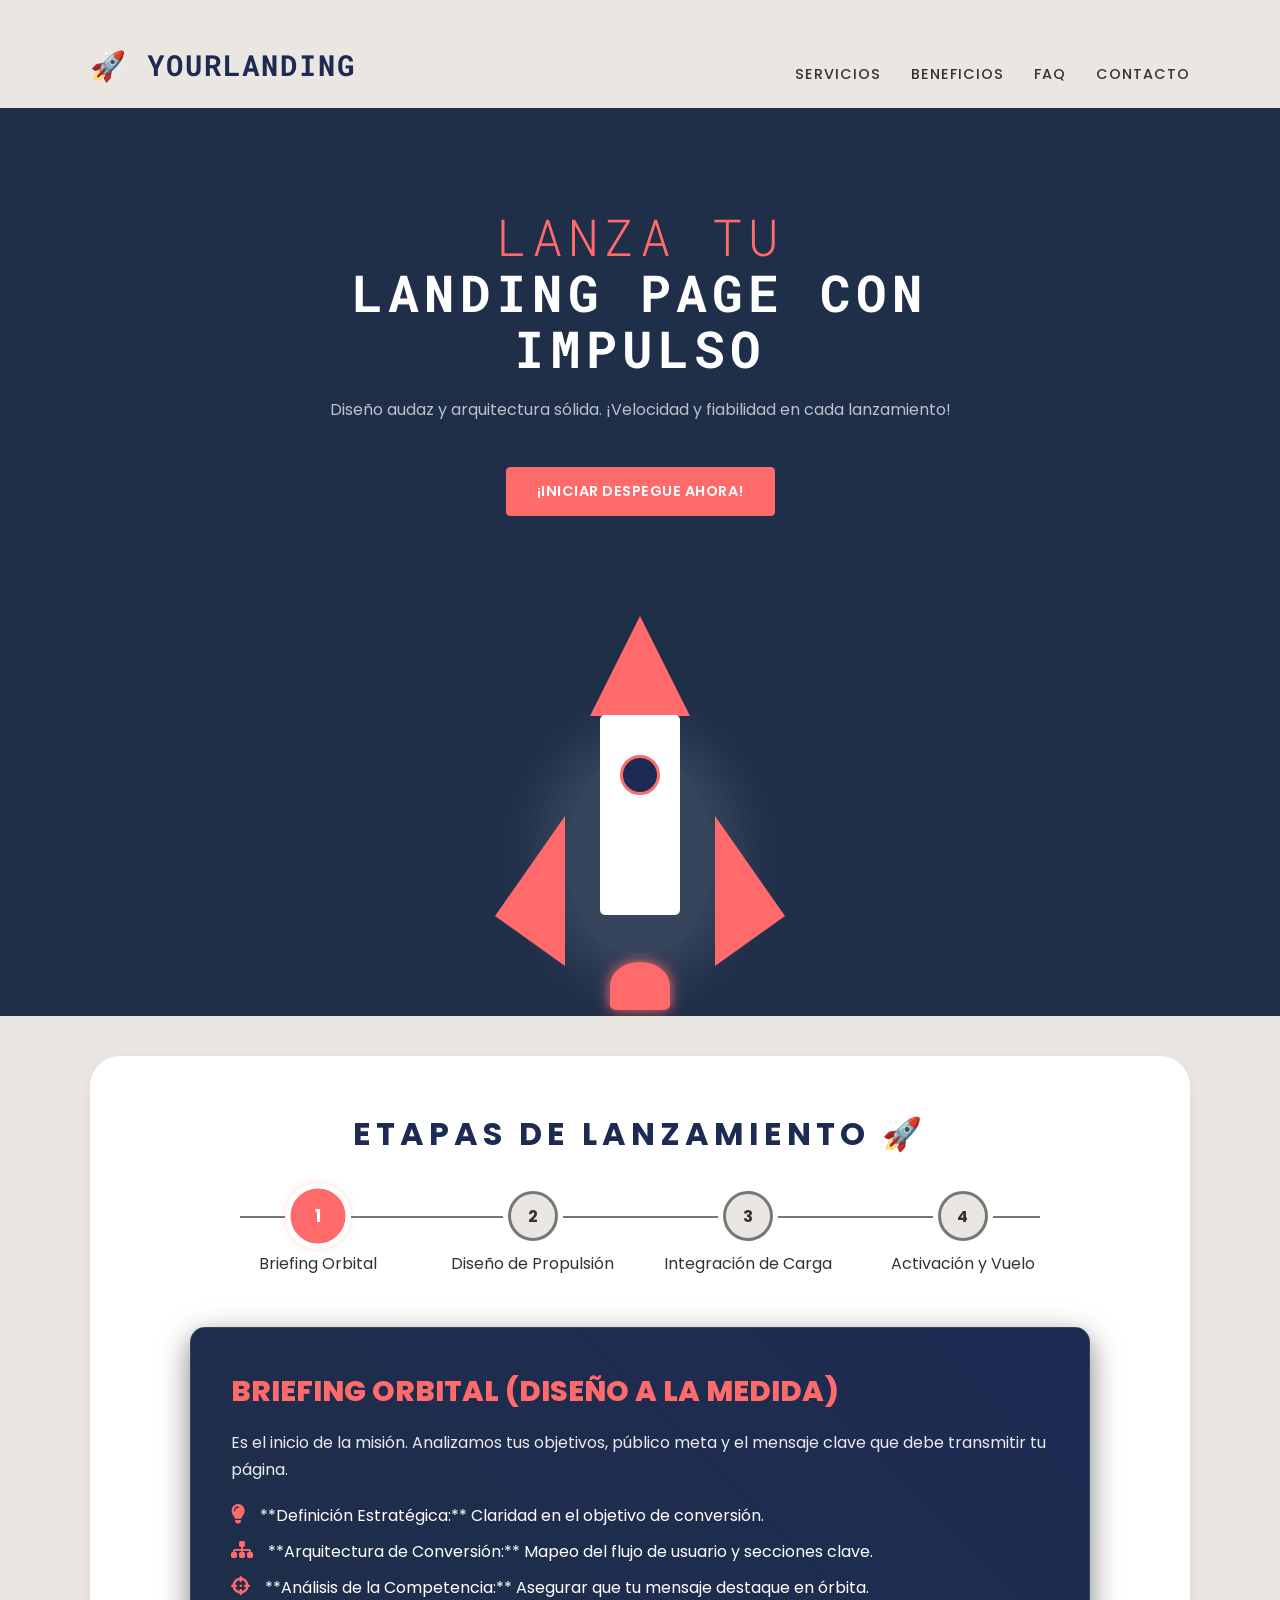
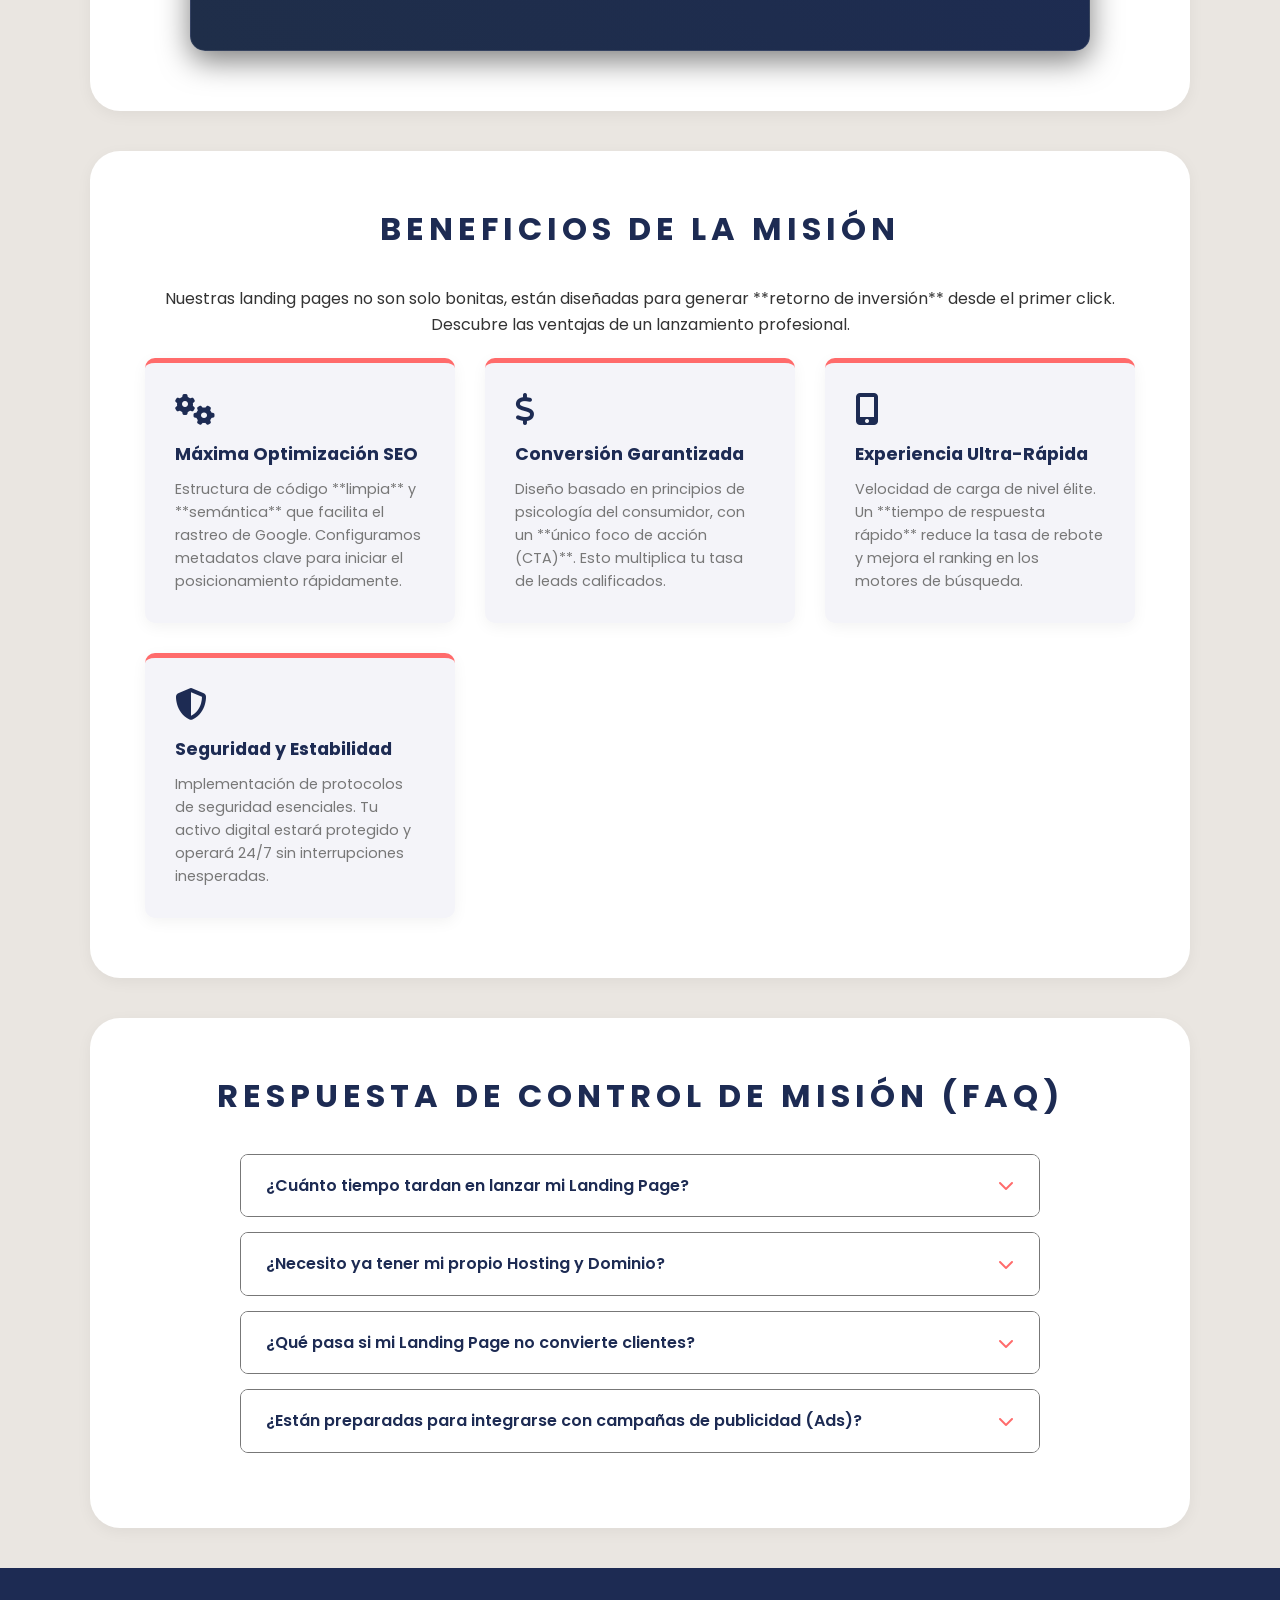
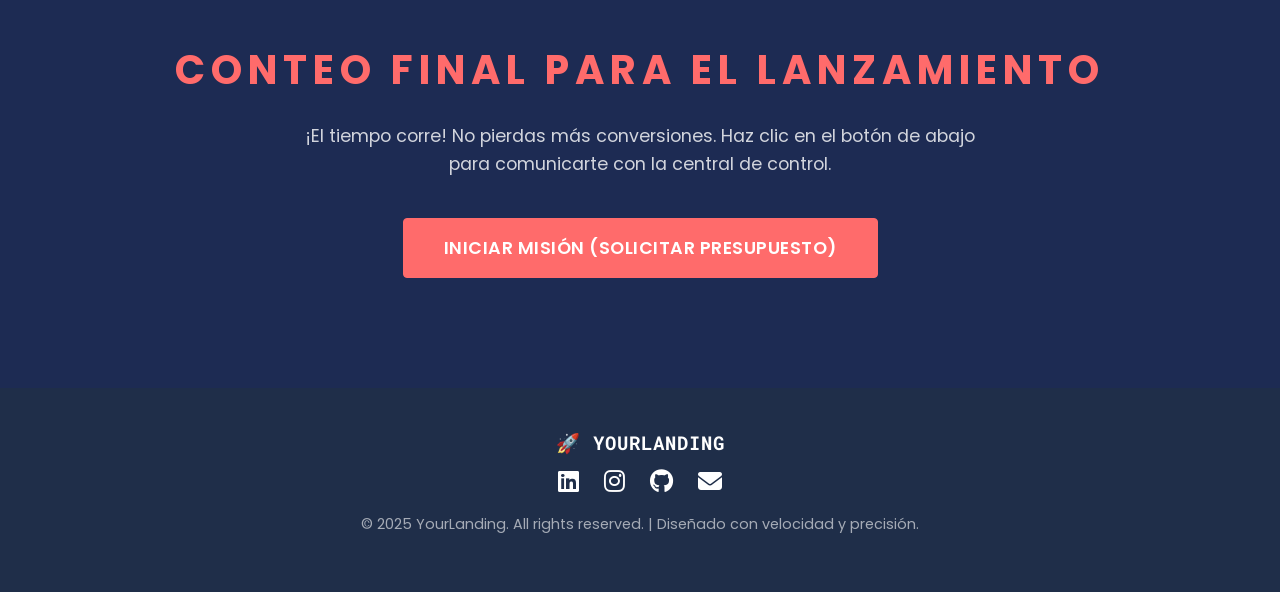
==== index.html @ 0c1fe9d3 "actulizacion nuevo diseño y orden de las carpetas" ====
<!DOCTYPE html>
<html lang="es">
<head>
    <meta charset="UTF-8">
    <meta name="viewport" content="width=device-width, initial-scale=1.0">
    <title>🚀 YourLanding - Landing Pages Profesionales</title>
    <link href="https://fonts.googleapis.com/css2?family=Poppins:wght@300;400;500;600;700;800&display=swap" rel="stylesheet">
    <link href="https://fonts.googleapis.com/css2?family=Roboto+Mono:wght@700&display=swap" rel="stylesheet">
    <link rel="stylesheet" href="https://cdnjs.cloudflare.com/ajax/libs/font-awesome/6.5.1/css/all.min.css">
    
    <link rel="stylesheet" href="css/style.css">
</head>
<body>

    <header class="header">
        <div class="container">
            <h1 class="logo">🚀 YOURLANDING</h1>
            
            <nav>
                <div class="menu-toggle" id="menuToggle">☰</div>
                
                <ul class="nav-menu" id="navMenu">
                    <li><a href="#servicios">Servicios</a></li>
                    <li><a href="#beneficios">Beneficios</a></li>
                    <li><a href="#faq">FAQ</a></li>
                    <li><a href="#contacto">Contacto</a></li>
                </ul>
            </nav>
            
        </div>
    </header>

    <main>
        <section id="hero" class="hero">
            <div class="hero-content-wrapper">
                
                <h2 class="hero-title">
                    <span>Lanza Tu </span><br>
                    LANDING PAGE CON <strong>IMPULSO</strong>
                </h2>
                
                <p class="hero-subtitle">
                    Diseño audaz y arquitectura sólida. ¡Velocidad y fiabilidad en cada lanzamiento!
                </p>
                
                <a href="mailto:jrdcdiaz2001@gmail.com?subject=Lanzamiento%20de%20Landing%20Page%20Cohete%20🚀%20(YourLanding)&body=Hola%2C%20estoy%20interesado%20en%20los%20servicios%20de%20YourLanding.%0D%0A%0D%0AMi%20Nombre%20Completo%3A%20%0D%0AEmpresa%20(si%20aplica)%3A%20%0D%0ATeléfono%20de%20Contacto%3A%20%0D%0A%0D%0ACuéntanos%20sobre%20tu%20proyecto%20(objetivos%2C%20público%20meta%2C%20plazo%20estimado%20etc.)%3A%20%0D%0A" class="btn btn-hero">¡Iniciar Despegue Ahora!</a>

                <div class="rocket-container">
                    
                    <div class="rocket-flame-smoke">
                        <div class="smoke-puff-base"></div>
                        <div class="flame"></div>
                    </div>
                    
                    <div class="rocket-shape">
                        <div class="rocket-cone"></div>
                        <div class="rocket-body">
                            <div class="rocket-window"></div>
                        </div>
                        <div class="rocket-fin-left"></div>
                        <div class="rocket-fin-right"></div>
                    </div>
                    
                </div>
                </div>
        </section>

        <section id="servicios" class="section-secondary">
            <div class="container">
                <h3>Etapas de Lanzamiento 🚀</h3>
                
                <div class="launch-stages">
                    
                    <div class="stage-nav">
                        
                        <div class="stage-step active" data-target="stage1">
                            <div class="stage-icon">1</div>
                            <div class="stage-title">Briefing Orbital</div>
                        </div>

                        <div class="stage-step" data-target="stage2">
                            <div class="stage-icon">2</div>
                            <div class="stage-title">Diseño de Propulsión</div>
                        </div>
                        
                        <div class="stage-step" data-target="stage3">
                            <div class="stage-icon">3</div>
                            <div class="stage-title">Integración de Carga</div>
                        </div>
                        
                        <div class="stage-step" data-target="stage4">
                            <div class="stage-icon">4</div>
                            <div class="stage-title">Activación y Vuelo</div>
                        </div>

                    </div>
                    
                    <div class="stage-content">
                        
                        <div class="content-item active" id="stage1">
                            <h4>BRIEFING ORBITAL (Diseño a la Medida)</h4>
                            <p>
                                Es el inicio de la misión. Analizamos tus objetivos, público meta y el mensaje clave que debe transmitir tu página.
                            </p>
                            <ul>
                                <li><i class="fas fa-lightbulb"></i> **Definición Estratégica:** Claridad en el objetivo de conversión.</li>
                                <li><i class="fas fa-sitemap"></i> **Arquitectura de Conversión:** Mapeo del flujo de usuario y secciones clave.</li>
                                <li><i class="fas fa-crosshairs"></i> **Análisis de la Competencia:** Asegurar que tu mensaje destaque en órbita.</li>
                            </ul>
                        </div>
                        
                        <div class="content-item" id="stage2">
                            <h4>DISEÑO DE PROPULSIÓN (Responsive y Estilo)</h4>
                            <p>
                                Construimos el fuselaje visual con código limpio y ligero para la máxima velocidad.
                            </p>
                            <ul>
                                <li><i class="fas fa-laptop-code"></i> **Desarrollo 100% Responsive:** Diseño que se adapta perfectamente a móvil, tablet y escritorio.</li>
                                <li><i class="fas fa-palette"></i> **Identidad Visual Auda:** Uso de tu marca y nuestra paleta para alto impacto.</li>
                                <li><i class="fas fa-bolt"></i> **Optimización de Velocidad:** Imágenes comprimidas y código minificado para el core web.</li>
                            </ul>
                        </div>

                        <div class="content-item" id="stage3">
                            <h4>INTEGRACIÓN DE CARGA (Leads y SEO)</h4>
                            <p>
                                Preparamos y conectamos todos los sistemas críticos para la generación de resultados y visibilidad.
                            </p>
                            <ul>
                                <li><i class="fas fa-paper-plane"></i> **Captura de Leads (CRM):** Conexión de formularios a tu sistema de gestión de clientes.</li>
                                <li><i class="fas fa-tachometer-alt"></i> **Optimización SEO Esencial:** Títulos, meta-descripciones y estructura Hx.</li>
                                <li><i class="fas fa-chart-line"></i> **Instalación de Analytics:** Listos para medir el tráfico y el rendimiento desde el primer día.</li>
                            </ul>
                        </div>
                        
                        <div class="content-item" id="stage4">
                            <h4>ACTIVACIÓN Y VUELO (Lanzamiento Final)</h4>
                            <p>
                                La etapa crucial donde tu landing page es desplegada y declarada operativa.
                            </p>
                            <ul>
                                <li><i class="fas fa-server"></i> **Despliegue en Servidor Rápido:** Aseguramos un hosting de alta velocidad.</li>
                                <li><i class="fas fa-clipboard-check"></i> **Control de Calidad (QC):** Pruebas de funcionalidad y validación de todos los enlaces.</li>
                                <li><i class="fas fa-rocket"></i> **Lanzamiento y Monitoreo:** Puesta en vivo y confirmación de que la misión es **Completada**.</li>
                            </ul>
                        </div>

                    </div>
                    
                </div>
                
            </div>
        </section>
        
        <section id="beneficios" class="section-secondary">
            <div class="container">
                <h3>Beneficios de la Misión</h3>
                <p>Nuestras landing pages no son solo bonitas, están diseñadas para generar **retorno de inversión** desde el primer click. Descubre las ventajas de un lanzamiento profesional.</p>

                <div class="benefits-grid">
                    
                    <div class="benefit-card">
                        <i class="fas fa-cogs"></i>
                        <h4>Máxima Optimización SEO</h4>
                        <p>Estructura de código **limpia** y **semántica** que facilita el rastreo de Google. Configuramos metadatos clave para iniciar el posicionamiento rápidamente.</p>
                    </div>

                    <div class="benefit-card">
                        <i class="fas fa-dollar-sign"></i>
                        <h4>Conversión Garantizada</h4>
                        <p>Diseño basado en principios de psicología del consumidor, con un **único foco de acción (CTA)**. Esto multiplica tu tasa de leads calificados.</p>
                    </div>

                    <div class="benefit-card">
                        <i class="fas fa-mobile-alt"></i>
                        <h4>Experiencia Ultra-Rápida</h4>
                        <p>Velocidad de carga de nivel élite. Un **tiempo de respuesta rápido** reduce la tasa de rebote y mejora el ranking en los motores de búsqueda.</p>
                    </div>
                    
                    <div class="benefit-card">
                        <i class="fas fa-shield-alt"></i>
                        <h4>Seguridad y Estabilidad</h4>
                        <p>Implementación de protocolos de seguridad esenciales. Tu activo digital estará protegido y operará 24/7 sin interrupciones inesperadas.</p>
                    </div>
                </div>
            </div>
        </section>

        <section id="faq" class="section-secondary">
            <div class="container">
                <h3>Respuesta de Control de Misión (FAQ)</h3>
                
                <div class="faq-list">
                    
                    <div class="faq-item">
                        <div class="faq-question">
                            ¿Cuánto tiempo tardan en lanzar mi Landing Page?
                            <i class="fas fa-chevron-down"></i>
                        </div>
                        <div class="faq-answer">
                            <p>Nuestro proceso completo (desde el briefing hasta la activación) toma entre **7 y 10 días hábiles**, dependiendo de la complejidad del diseño y la integración de la carga (CRM).</p>
                        </div>
                    </div>
                    
                    <div class="faq-item">
                        <div class="faq-question">
                            ¿Necesito ya tener mi propio Hosting y Dominio?
                            <i class="fas fa-chevron-down"></i>
                        </div>
                        <div class="faq-answer">
                            <p>Recomendamos que el cliente ya cuente con su dominio. Nosotros nos encargamos del despliegue en tu **servidor** o podemos recomendarte un proveedor de alta velocidad optimizado para tu nueva página.</p>
                        </div>
                    </div>
                    
                    <div class="faq-item">
                        <div class="faq-question">
                            ¿Qué pasa si mi Landing Page no convierte clientes?
                            <i class="fas fa-chevron-down"></i>
                        </div>
                        <div class="faq-answer">
                            <p>Nuestras páginas están diseñadas bajo métricas de conversión. Si después del lanzamiento no ves resultados, ofrecemos una **revisión estratégica y ajuste de CTA** sin costo adicional durante los primeros 30 días para optimizar la conversión.</p>
                        </div>
                    </div>
                    
                    <div class="faq-item">
                        <div class="faq-question">
                            ¿Están preparadas para integrarse con campañas de publicidad (Ads)?
                            <i class="fas fa-chevron-down"></i>
                        </div>
                        <div class="faq-answer">
                            <p>Sí. Instalamos el **Pixel de Meta (Facebook/Instagram)** y el **Tag de Google Ads** en la etapa 3, garantizando que tu página esté lista para recibir tráfico de pago y medir el retorno de la inversión.</p>
                        </div>
                    </div>

                </div>
            </div>
        </section>
        
        <section id="contacto" class="contacto">
            <div class="container">
                
                <h3>Conteo Final Para el Lanzamiento</h3>
                
                <div class="contact-content">
                    <p>
                        ¡El tiempo corre! No pierdas más conversiones. Haz clic en el botón de abajo para comunicarte con la central de control.
                    </p>
                    
                    <a href="mailto:jrdcdiaz2001@gmail.com?subject=Lanzamiento%20de%20Landing%20Page%20Cohete%20🚀%20(YourLanding)&body=Hola%2C%20estoy%20interesado%20en%20los%20servicios%20de%20YourLanding.%0D%0A%0D%0AMi%20Nombre%20Completo%3A%20%0D%0AEmpresa%20(si%20aplica)%3A%20%0D%0ATeléfono%20de%20Contacto%3A%20%0D%0A%0D%0ACuéntanos%20sobre%20tu%20proyecto%20(objetivos%2C%20público%20meta%2C%20plazo%20estimado%20etc.)%3A%20%0D%0A" 
                       class="btn btn-primary">
                        Iniciar Misión (Solicitar Presupuesto)
                    </a>
                </div>
            </div>
        </section>
        </main>

    <footer class="footer">
        <div class="container">
            <div class="footer-logo">🚀 YOURLANDING</div>

            <div class="social-links">
                <a href="https://linkedin.com/in/tu-perfil" target="_blank" title="LinkedIn">
                    <i class="fab fa-linkedin"></i>
                </a>
                <a href="https://instagram.com/tu-perfil" target="_blank" title="Instagram">
                    <i class="fab fa-instagram"></i>
                </a>
                <a href="https://github.com/tu-perfil" target="_blank" title="GitHub">
                    <i class="fab fa-github"></i>
                </a>
                <a href="mailto:jrdcdiaz2001@gmail.com" title="Email">
                    <i class="fas fa-envelope"></i>
                </a>
            </div>

            <p>
                &copy; 2025 YourLanding. All rights reserved. | Diseñado con velocidad y precisión.
            </p>
        </div>
    </footer>
    
    <script src="js/script.js"></script>
</body>
</html>
---- css/style.css ----
/* Variables */
:root {
    --primary-color: #FF6B6B; /* Coral Vibrante (Acento/Fuego) */
    --secondary-color: #1D2B53; /* Azul Profundo (Espacio/Texto Principal) */
    --background-page: #EAE6E1;
    --hero-bg-dark: #1F2E49; /* Fondo de la Hero Section */
    --background-light: #F4F4F9; 
    --white: #ffffff;
    --text-dark: #333333;
    --text-light: #777777;
    --shadow-subtle: 0 4px 15px rgba(0, 0, 0, 0.05);
    --section-padding-y: 60px;
}

/* Base y Reset */
* {
    box-sizing: border-box;
    margin: 0;
    padding: 0;
}

body {
    font-family: 'Poppins', sans-serif;
    color: var(--text-dark);
    line-height: 1.6;
    background-color: var(--background-page);
    padding-top: 0; 
}

.container {
    width: 90%;
    max-width: 1100px;
    margin: 0 auto;
    padding: 0;
}

h1, h2, h3 {
    margin-bottom: 1rem;
    line-height: 1.1;
    font-weight: 700;
}

p {
    margin-bottom: 1rem;
    font-weight: 400;
}

/* --- Componentes --- */
.btn {
    display: inline-block;
    padding: 12px 30px; 
    border-radius: 4px;
    text-decoration: none;
    font-weight: 500;
    transition: background-color 0.3s ease, transform 0.2s ease;
    border: 1px solid var(--secondary-color);
    cursor: pointer;
    text-align: center;
    letter-spacing: 0.5px;
    text-transform: uppercase;
    font-size: 0.9rem;
}

/* Botón general - Ahora usa primary-color */
.btn-primary {
    background-color: var(--primary-color);
    color: var(--white);
    border: 1px solid var(--primary-color);
    font-weight: 600;
}

.btn-primary:hover {
    background-color: #e85a5a;
    border-color: #e85a5a;
    transform: translateY(-1px);
}

/* --- HEADER Y NAVEGACIÓN --- */

.header {
    background-color: var(--background-page);
    padding-top: 40px; 
}
.header .container {
    display: flex;
    justify-content: space-between;
    align-items: center;
    padding: 10px 0; 
}

.logo {
    font-family: 'Roboto Mono', monospace;
    font-size: 1.8rem;
    color: var(--secondary-color);
    font-weight: 700;
    letter-spacing: 2px;
    z-index: 20;
}
.logo span {
    font-size: 0.8em;
}

nav {
    margin-left: auto; 
}

.nav-menu {
    list-style: none;
    display: flex;
    gap: 30px;
    z-index: 10;
}
.nav-menu a {
    font-size: 0.9rem;
    text-transform: uppercase;
    letter-spacing: 1px;
    color: var(--text-dark);
    text-decoration: none;
    font-weight: 500;
    transition: color 0.3s;
}
.nav-menu a:hover {
    color: var(--primary-color);
}

.menu-toggle {
    display: none;
    cursor: pointer;
    z-index: 20;
    color: var(--secondary-color);
    font-size: 24px;
}

/* --- SECCIÓN HERO (Cohete) --- */
.hero {
    background-color: var(--hero-bg-dark);
    padding: 0;
    text-align: center;
    position: relative;
    overflow: hidden;
    padding-bottom: 0; 
}

.hero-content-wrapper {
    width: 90%;
    max-width: 1100px;
    margin: 0 auto;
    padding: 100px 0 50px 0; 
    position: relative;
    z-index: 1;
}

.hero-title {
    font-size: 3.2rem; 
    font-family: 'Roboto Mono', monospace;
    text-transform: uppercase;
    letter-spacing: 5px;
    margin: 0 auto 20px auto;
    max-width: 700px;
    line-height: 1.1;
    color: var(--white);
}

.hero-title span { 
     color: var(--primary-color);
     font-weight: 300;
}
.hero-title strong {
    font-weight: 700; 
}

.hero-subtitle {
    font-size: 1rem;
    color: rgba(255, 255, 255, 0.7);
    margin-bottom: 30px;
}

.hero .btn-hero {
    background-color: var(--primary-color);
    color: var(--white);
    border: 1px solid var(--primary-color);
    font-weight: 600;
    margin-top: 15px;
}
.hero .btn-hero:hover {
    background-color: #e85a5a;
    border-color: #e85a5a;
}

/* --- Estructura y Estilos del Cohete (Se mantiene) --- */
.rocket-container {
    position: relative;
    width: 100%;
    height: 400px; 
    margin-top: 50px;
    display: flex;
    justify-content: center;
    align-items: flex-start; 
}
.rocket-shape {
    position: absolute;
    bottom: 0; 
    width: 150px; 
    height: 350px; 
    display: flex;
    flex-direction: column;
    align-items: center;
    z-index: 10;
}
.rocket-cone {
    width: 0;
    height: 0;
    border-left: 50px solid transparent;
    border-right: 50px solid transparent;
    border-bottom: 100px solid var(--primary-color);
    margin-bottom: -1px;
}
.rocket-body {
    width: 80px;
    height: 200px;
    background-color: var(--white);
    border-radius: 5px;
    position: relative;
}
.rocket-window {
    width: 40px;
    height: 40px;
    background-color: var(--secondary-color);
    border: 3px solid var(--primary-color);
    border-radius: 50%;
    position: absolute;
    top: 40px;
    left: 50%;
    transform: translateX(-50%);
}
.rocket-fin-left, .rocket-fin-right {
    position: absolute;
    width: 0;
    height: 0;
    border-top: 100px solid transparent;
    border-bottom: 50px solid transparent;
    bottom: 0;
}
.rocket-fin-left {
    border-right: 70px solid var(--primary-color);
    left: -70px;
}
.rocket-fin-right {
    border-left: 70px solid var(--primary-color);
    right: -70px;
}
.rocket-flame-smoke {
    position: absolute;
    bottom: -50px; 
    display: flex;
    flex-direction: column;
    align-items: center;
    width: 150px;
    z-index: 5;
}
.flame {
    width: 60px;
    height: 60px;
    background-color: var(--primary-color);
    border-radius: 50% 50% 10% 10%;
    box-shadow: 0 0 15px var(--primary-color);
    transform: scaleY(0.8);
    animation: pulse-flame 0.4s infinite alternate;
}
.smoke-puff-base {
    width: 100%;
    height: 200px;
    background: var(--white);
    border-radius: 50%;
    opacity: 0.1;
    box-shadow: 0 0 50px 30px var(--white);
    animation: pulse-smoke 2s infinite alternate;
    margin-top: -30px;
}
@keyframes pulse-flame {
    0% { transform: scale(1, 0.8); opacity: 1; }
    100% { transform: scale(1.1, 1.2); opacity: 0.9; }
}
@keyframes pulse-smoke {
    0% { transform: scale(0.95); opacity: 0.1; }
    100% { transform: scale(1); opacity: 0.2; }
}

/* --- ESTILOS GENERALES Y TEMÁTICOS DE SECCIONES --- */
.section-secondary {
    background-color: var(--white);
    padding: var(--section-padding-y) 0;
    text-align: center;
    border-radius: 30px;
    margin: 40px auto;
    max-width: 1100px;
    box-shadow: var(--shadow-subtle);
}

.section-secondary h3 {
    color: var(--secondary-color);
    font-size: 2rem;
    margin-bottom: 40px;
    letter-spacing: 5px;
    text-transform: uppercase;
}

/* --- SECCIÓN DE SERVICIOS: ETAPAS DE LANZAMIENTO (TABS) --- */
.launch-stages {
    display: flex;
    flex-direction: column;
    align-items: center;
    max-width: 900px;
    margin: 0 auto;
}
.stage-nav {
    display: flex;
    justify-content: space-between;
    width: 100%;
    padding: 0 20px;
    position: relative;
    margin-bottom: 30px;
}
.stage-nav::before {
    content: '';
    position: absolute;
    top: 25px;
    left: 50px;
    right: 50px;
    height: 2px;
    background-color: var(--text-light);
    z-index: 1;
}
.stage-step {
    position: relative;
    z-index: 2;
    cursor: pointer;
    text-align: center;
    flex: 1;
}
.stage-icon {
    width: 50px;
    height: 50px;
    border-radius: 50%;
    background-color: var(--background-page);
    border: 3px solid var(--text-light);
    color: var(--text-dark);
    font-weight: 700;
    display: flex;
    justify-content: center;
    align-items: center;
    margin: 0 auto 10px auto;
    transition: all 0.3s ease;
    box-shadow: 0 0 0 5px var(--white);
    animation: none;
}
.stage-step.active .stage-icon {
    background-color: var(--primary-color);
    border-color: var(--primary-color);
    color: var(--white);
    box-shadow: 0 0 0 5px var(--white), 0 0 10px var(--primary-color);
    transform: scale(1.1);
}

/* Contenido de la Card (Modernizado) */
.stage-content {
    background: linear-gradient(45deg, var(--hero-bg-dark), var(--secondary-color)); 
    color: var(--white);
    padding: 40px; 
    border-radius: 15px;
    text-align: left;
    margin-top: 20px;
    min-height: 250px; 
    box-shadow: 0 10px 30px rgba(0, 0, 0, 0.5); 
    border: 1px solid rgba(255, 255, 255, 0.1);
}
.stage-content h4 {
    color: var(--primary-color);
    font-size: 1.8rem; 
    margin-bottom: 15px; 
    text-transform: uppercase;
    font-weight: 800;
}
.stage-content p {
    font-size: 1rem;
    line-height: 1.7;
    color: rgba(255, 255, 255, 0.9);
    margin-bottom: 20px; 
}

/* --- Estilos para listas dentro de STAGE-CONTENT --- */
.stage-content ul {
    list-style: none;
    padding: 0;
    margin: 0;
}

.stage-content li {
    font-size: 1rem;
    line-height: 1.6;
    margin-bottom: 10px;
    color: var(--white);
    display: flex;
    align-items: flex-start;
}

.stage-content li i {
    color: var(--primary-color); 
    margin-right: 15px;
    font-size: 1.2rem;
    flex-shrink: 0;
    margin-top: 2px;
}
/* ------------------------------------------------------------- */


.content-item { display: none; }
.content-item.active {
    display: block;
    animation: fadeIn 0.5s ease-out;
}
@keyframes fadeIn {
    from { opacity: 0; transform: translateY(10px); }
    to { opacity: 1; transform: translateY(0); }
}

/* --- ESTILOS PARA LA SECCIÓN DE BENEFICIOS (Características) --- */
.benefits-grid {
    display: grid;
    grid-template-columns: repeat(auto-fit, minmax(280px, 1fr));
    gap: 30px;
    margin-top: 20px;
    text-align: left;
}

.benefit-card {
    background-color: var(--background-light);
    padding: 30px;
    border-radius: 10px;
    box-shadow: var(--shadow-subtle);
    transition: transform 0.3s ease;
    border-top: 5px solid var(--primary-color);
}

.benefit-card:hover {
    transform: translateY(-5px);
}

.benefit-card i {
    font-size: 2rem;
    color: var(--secondary-color);
    margin-bottom: 15px;
}

.benefit-card h4 {
    font-size: 1.1rem;
    color: var(--secondary-color);
    margin-bottom: 10px;
    font-weight: 700;
}

.benefit-card p {
    font-size: 0.9rem;
    color: var(--text-light);
    margin: 0;
}

/* --- ESTILOS PARA FAQ (Sección SEO/Objeciones) --- */
.faq-list {
    max-width: 800px;
    margin: 40px auto 0 auto;
    text-align: left;
}

.faq-item {
    border: 1px solid var(--text-light);
    border-radius: 8px;
    margin-bottom: 15px;
    overflow: hidden;
    background-color: var(--background-light);
}

.faq-question {
    background-color: var(--white);
    padding: 18px 25px;
    cursor: pointer;
    font-weight: 600;
    color: var(--secondary-color);
    display: flex;
    justify-content: space-between;
    align-items: center;
    font-size: 1rem;
}

.faq-question:hover {
    background-color: var(--background-page);
}

.faq-answer {
    max-height: 0;
    padding: 0 25px;
    overflow: hidden;
    transition: max-height 0.4s ease-out, padding 0.4s ease-out;
    color: var(--text-dark);
    font-size: 0.95rem;
}

.faq-answer.open {
    max-height: 200px; 
    padding: 15px 25px 20px 25px;
}

.faq-question i {
    color: var(--primary-color);
    transition: transform 0.3s ease;
}

.faq-question.active i {
    transform: rotate(180deg);
}


/* --- SECCIÓN CONTACTO (EL CONTEO FINAL) --- */
.contacto {
    background-color: var(--secondary-color); 
    padding: 80px 0; 
    text-align: center;
    color: var(--white);
}

.contacto h3 {
    color: var(--primary-color); 
    font-size: 2.5rem;
    margin-bottom: 20px;
    letter-spacing: 6px;
    text-transform: uppercase;
}

.contact-content {
    background: none; 
    padding: 0;
    max-width: 700px;
    margin: 30px auto;
    box-shadow: none;
}

.contact-content p {
    font-size: 1.1rem;
    color: rgba(255, 255, 255, 0.8);
    margin-bottom: 40px;
}

.contact-content .btn {
    padding: 15px 40px;
    font-size: 1.1rem;
}

/* --- FOOTER --- */
.footer {
    background-color: var(--hero-bg-dark); 
    color: rgba(255, 255, 255, 0.6);
    padding: 40px 0; 
    text-align: center;
    font-size: 0.9rem;
}

.social-links {
    margin-bottom: 20px;
    display: flex;
    justify-content: center;
    gap: 25px;
}

.social-links a {
    color: var(--white);
    text-decoration: none;
    font-size: 1.5rem;
    transition: color 0.3s, transform 0.2s;
    display: flex;
    align-items: center;
}

.social-links a:hover {
    color: var(--primary-color); 
    transform: scale(1.1);
}

.footer-logo {
    font-family: 'Roboto Mono', monospace;
    font-size: 1.2rem;
    color: var(--white);
    font-weight: 700;
    letter-spacing: 1px;
    margin-bottom: 10px;
}


/* --- RESPONSIVE / AJUSTES MÓVILES --- */
@media (max-width: 900px) {

    .menu-toggle { display: block; }
    .nav-menu { 
        display: none; 
        position: fixed; 
        top: 0;
        right: 0; 
        width: 70%; 
        max-width: 300px;
        height: 100vh;
        background-color: var(--secondary-color); 
        padding-top: 80px;
        padding-bottom: 20px;
        box-shadow: -4px 0 8px rgba(0,0,0,0.4);
        z-index: 15;
        transform: translateX(100%);
        transition: transform 0.4s ease-out;
    }

    .nav-menu.open {
        display: flex;
        flex-direction: column;
        transform: translateX(0);
    }

    .header .container { padding: 10px 0; position: relative; }

    /* Responsive de Etapas */
    .stage-nav {
        flex-direction: column;
        padding: 0;
    }
    .stage-nav::before {
        top: 50px;
        bottom: 50px;
        left: 25px;
        right: unset;
        width: 2px;
        height: calc(100% - 100px);
    }
    .stage-step {
        display: flex;
        flex-direction: row-reverse;
        align-items: center;
        text-align: left;
        padding: 15px 0;
        margin-left: -15px; 
    }
    .stage-icon {
        margin: 0 20px 0 0;
        flex-shrink: 0;
    }
    .stage-title {
        text-align: left;
    }

    /* Ajuste de Beneficios Móvil */
    .benefits-grid {
        grid-template-columns: 1fr;
    }

    /* Ajustes en Contacto Móvil */
    .contacto h3 {
        font-size: 2rem;
    }
    .contact-content p {
        font-size: 1rem;
    }
}
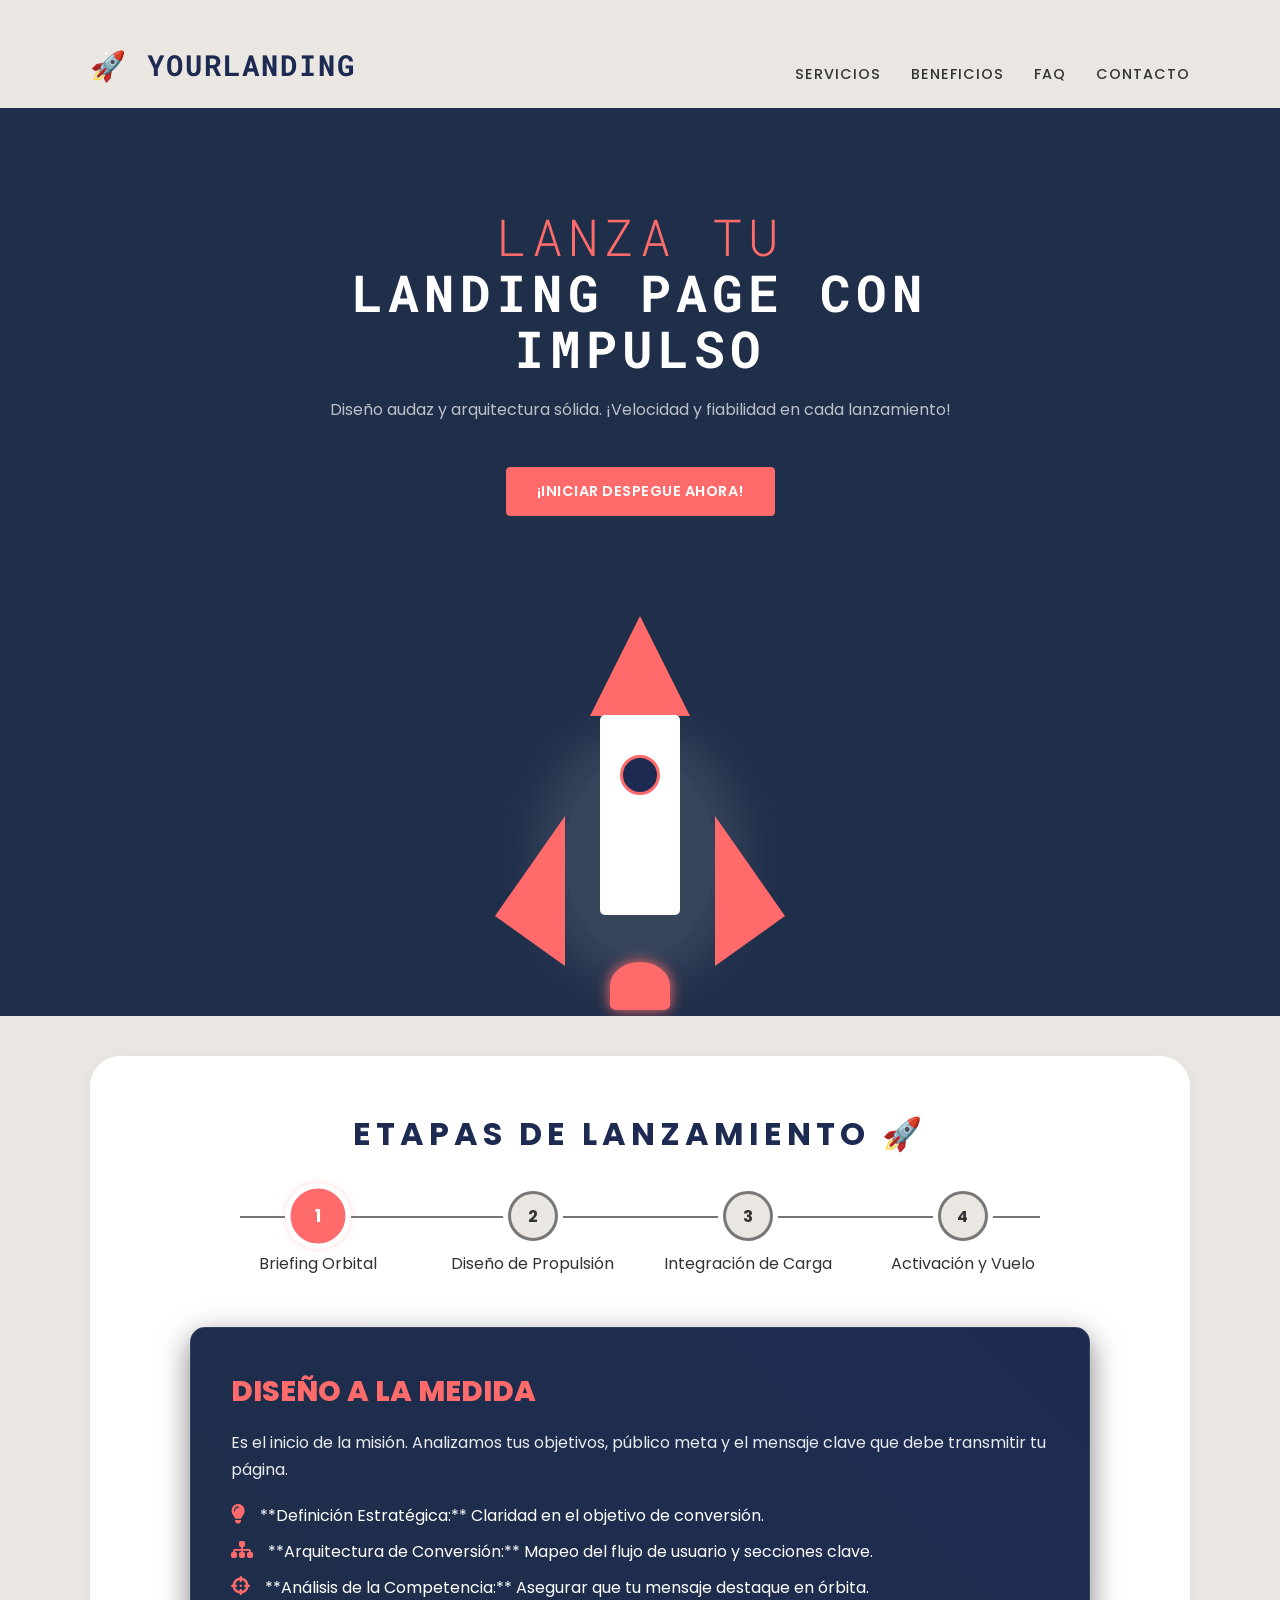
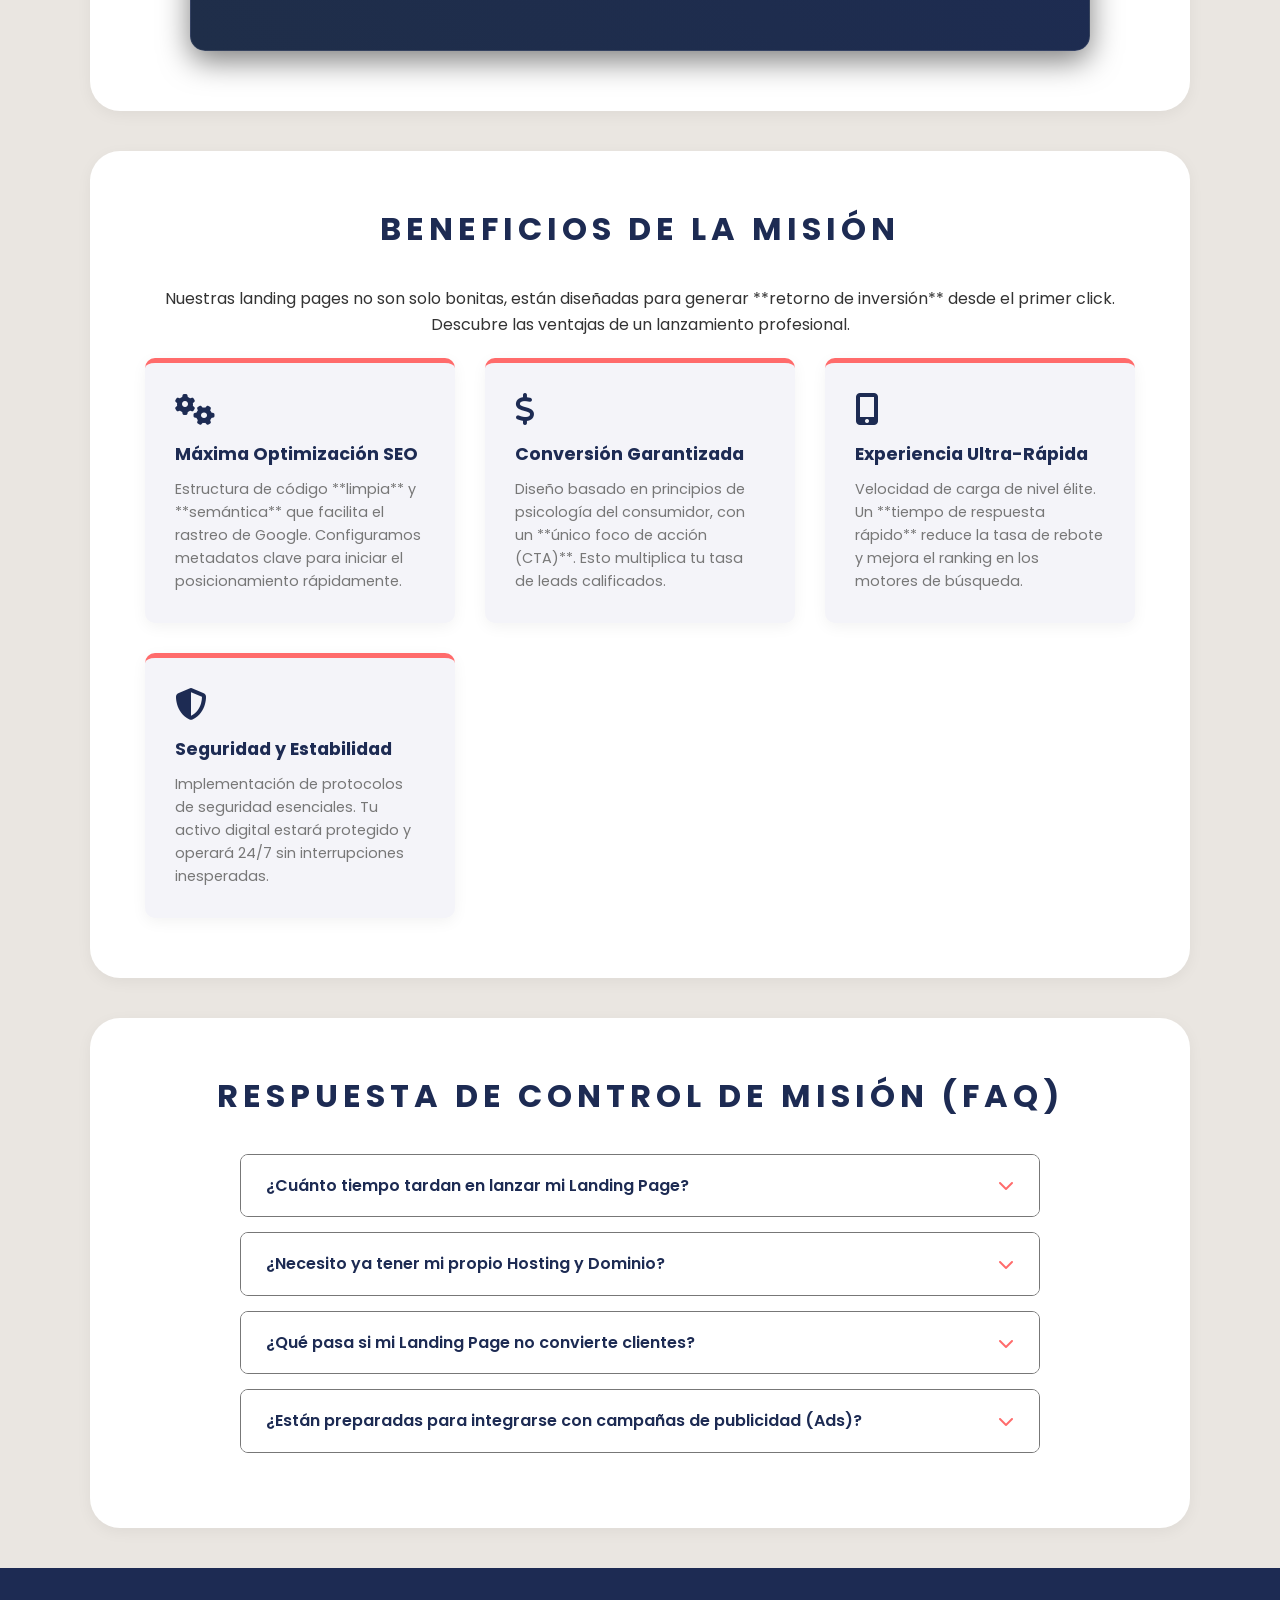
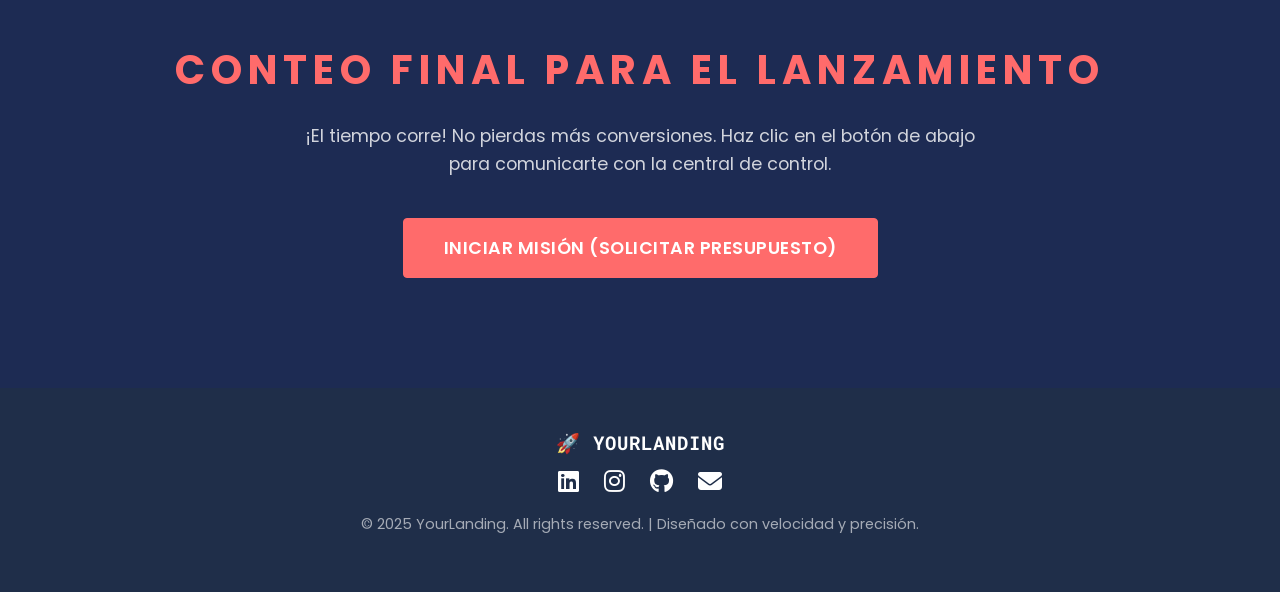
==== commit 2896ed82: "actulizacion nuevo diseño y orden de las carpetas" ====
--- a/index.html
+++ b/index.html
@@ -98,7 +98,7 @@
                     <div class="stage-content">
                         
                         <div class="content-item active" id="stage1">
-                            <h4>BRIEFING ORBITAL (Diseño a la Medida)</h4>
+                            <h4>Diseño a la Medida</h4>
                             <p>
                                 Es el inicio de la misión. Analizamos tus objetivos, público meta y el mensaje clave que debe transmitir tu página.
                             </p>
@@ -110,7 +110,7 @@
                         </div>
                         
                         <div class="content-item" id="stage2">
-                            <h4>DISEÑO DE PROPULSIÓN (Responsive y Estilo)</h4>
+                            <h4>Responsive y Estilo</h4>
                             <p>
                                 Construimos el fuselaje visual con código limpio y ligero para la máxima velocidad.
                             </p>
@@ -122,7 +122,7 @@
                         </div>
 
                         <div class="content-item" id="stage3">
-                            <h4>INTEGRACIÓN DE CARGA (Leads y SEO)</h4>
+                            <h4>Leads y SEO</h4>
                             <p>
                                 Preparamos y conectamos todos los sistemas críticos para la generación de resultados y visibilidad.
                             </p>
@@ -134,7 +134,7 @@
                         </div>
                         
                         <div class="content-item" id="stage4">
-                            <h4>ACTIVACIÓN Y VUELO (Lanzamiento Final)</h4>
+                            <h4>Lanzamiento Final</h4>
                             <p>
                                 La etapa crucial donde tu landing page es desplegada y declarada operativa.
                             </p>
@@ -246,10 +246,10 @@
                         ¡El tiempo corre! No pierdas más conversiones. Haz clic en el botón de abajo para comunicarte con la central de control.
                     </p>
                     
-                    <a href="mailto:jrdcdiaz2001@gmail.com?subject=Lanzamiento%20de%20Landing%20Page%20Cohete%20🚀%20(YourLanding)&body=Hola%2C%20estoy%20interesado%20en%20los%20servicios%20de%20YourLanding.%0D%0A%0D%0AMi%20Nombre%20Completo%3A%20%0D%0AEmpresa%20(si%20aplica)%3A%20%0D%0ATeléfono%20de%20Contacto%3A%20%0D%0A%0D%0ACuéntanos%20sobre%20tu%20proyecto%20(objetivos%2C%20público%20meta%2C%20plazo%20estimado%20etc.)%3A%20%0D%0A" 
-                       class="btn btn-primary">
-                        Iniciar Misión (Solicitar Presupuesto)
-                    </a>
+                    <a href="https://mail.google.com/mail/u/0/?view=cm&fs=1&to=jrdcdiaz2001@gmail.com&su=Lanzamiento%20de%20Landing%20Page%20Cohete%20🚀%20(YourLanding)&body=Hola%2C%20estoy%20interesado%20en%20los%20servicios%20de%20YourLanding.%0A%0AMi%20Nombre%20Completo%3A%20%0AEmpresa%20(si%20aplica)%3A%20%0ATeléfono%20de%20Contacto%3A%20%0A%0ACuéntanos%20sobre%20tu%20proyecto%20(objetivos%2C%20público%20meta%2C%20plazo%20estimado%20etc.)%3A%20" 
+                 class="btn btn-primary" target="_blank">
+                    Iniciar Misión (Solicitar Presupuesto)
+                </a>
                 </div>
             </div>
         </section>
@@ -260,16 +260,16 @@
             <div class="footer-logo">🚀 YOURLANDING</div>
 
             <div class="social-links">
-                <a href="https://linkedin.com/in/tu-perfil" target="_blank" title="LinkedIn">
+                <a href="https://www.linkedin.com/in/ingjohandiaz/" title="LinkedIn">
                     <i class="fab fa-linkedin"></i>
                 </a>
                 <a href="https://instagram.com/tu-perfil" target="_blank" title="Instagram">
                     <i class="fab fa-instagram"></i>
                 </a>
-                <a href="https://github.com/tu-perfil" target="_blank" title="GitHub">
+                <a href="https://github.com/ssh0annn" target="_blank" title="GitHub">
                     <i class="fab fa-github"></i>
                 </a>
-                <a href="mailto:jrdcdiaz2001@gmail.com" title="Email">
+                <a href="https://mail.google.com/mail/u/0/?view=cm&fs=1&to=jrdcdiaz2001@gmail.com&su=Lanzamiento%20de%20Landing%20Page%20Cohete%20🚀%20(YourLanding)&body=Hola%2C%20estoy%20interesado%20en%20los%20servicios%20de%20YourLanding.%0A%0AMi%20Nombre%20Completo%3A%20%0AEmpresa%20(si%20aplica)%3A%20%0ATeléfono%20de%20Contacto%3A%20%0A%0ACuéntanos%20sobre%20tu%20proyecto%20(objetivos%2C%20público%20meta%2C%20plazo%20estimado%20etc.)%3A%20" title="Email">
                     <i class="fas fa-envelope"></i>
                 </a>
             </div>
--- a/css/style.css
+++ b/css/style.css
@@ -595,74 +595,65 @@
 }
 
 
+/* ... (El CSS anterior se mantiene igual hasta el responsive) ... */
+
+
 /* --- RESPONSIVE / AJUSTES MÓVILES --- */
 @media (max-width: 900px) {
 
     .menu-toggle { display: block; }
+    
+    /* MODIFICACIÓN CLAVE: CAMBIAR DE FIXED A ABSOLUTE Y USAR MAX-HEIGHT */
     .nav-menu { 
-        display: none; 
-        position: fixed; 
-        top: 0;
+        display: flex; /* Mostrar siempre el flex, controlar visibilidad con open */
+        flex-direction: column;
+        
+        /* Posicionamiento relativo al header.container */
+        position: absolute; 
+        top: 100%; /* Empieza justo debajo del header */
         right: 0; 
-        width: 70%; 
+        width: 100%; /* Cubre el ancho del container */
         max-width: 300px;
-        height: 100vh;
+        
         background-color: var(--secondary-color); 
-        padding-top: 80px;
-        padding-bottom: 20px;
-        box-shadow: -4px 0 8px rgba(0,0,0,0.4);
+        padding: 0; /* Padding se maneja en li/a */
+        box-shadow: 0 5px 15px rgba(0,0,0,0.4);
         z-index: 15;
-        transform: translateX(100%);
-        transition: transform 0.4s ease-out;
+        
+        /* Controla la altura para el efecto de despliegue */
+        max-height: 0; 
+        overflow: hidden; /* Oculta el contenido cuando max-height es 0 */
+        transition: max-height 0.5s ease-in-out; 
+        
+        border-radius: 0 0 8px 8px; /* Bordes redondeados inferiores */
     }
 
     .nav-menu.open {
-        display: flex;
-        flex-direction: column;
-        transform: translateX(0);
+        max-height: 300px; /* Suficiente altura para que se muestre */
+        padding: 10px 0; /* Añadimos padding vertical solo al abrir */
     }
+    
+    .nav-menu li {
+        width: 100%;
+    }
+    .nav-menu a {
+        padding: 10px 20px;
+        color: var(--white); /* Texto en blanco sobre fondo azul */
+        display: block;
+        text-align: left;
+    }
+    .nav-menu a:hover {
+        background-color: rgba(255, 255, 255, 0.1);
+        color: var(--primary-color);
+    }
+    /* FIN MODIFICACIÓN CLAVE */
 
     .header .container { padding: 10px 0; position: relative; }
 
-    /* Responsive de Etapas */
+    /* Responsive de Etapas (Se mantienen) */
     .stage-nav {
         flex-direction: column;
         padding: 0;
     }
-    .stage-nav::before {
-        top: 50px;
-        bottom: 50px;
-        left: 25px;
-        right: unset;
-        width: 2px;
-        height: calc(100% - 100px);
-    }
-    .stage-step {
-        display: flex;
-        flex-direction: row-reverse;
-        align-items: center;
-        text-align: left;
-        padding: 15px 0;
-        margin-left: -15px; 
-    }
-    .stage-icon {
-        margin: 0 20px 0 0;
-        flex-shrink: 0;
-    }
-    .stage-title {
-        text-align: left;
-    }
-
-    /* Ajuste de Beneficios Móvil */
-    .benefits-grid {
-        grid-template-columns: 1fr;
-    }
-
-    /* Ajustes en Contacto Móvil */
-    .contacto h3 {
-        font-size: 2rem;
-    }
-    .contact-content p {
-        font-size: 1rem;
-    }
+    /* ... (Resto del CSS responsive se mantiene igual) ... */
 }
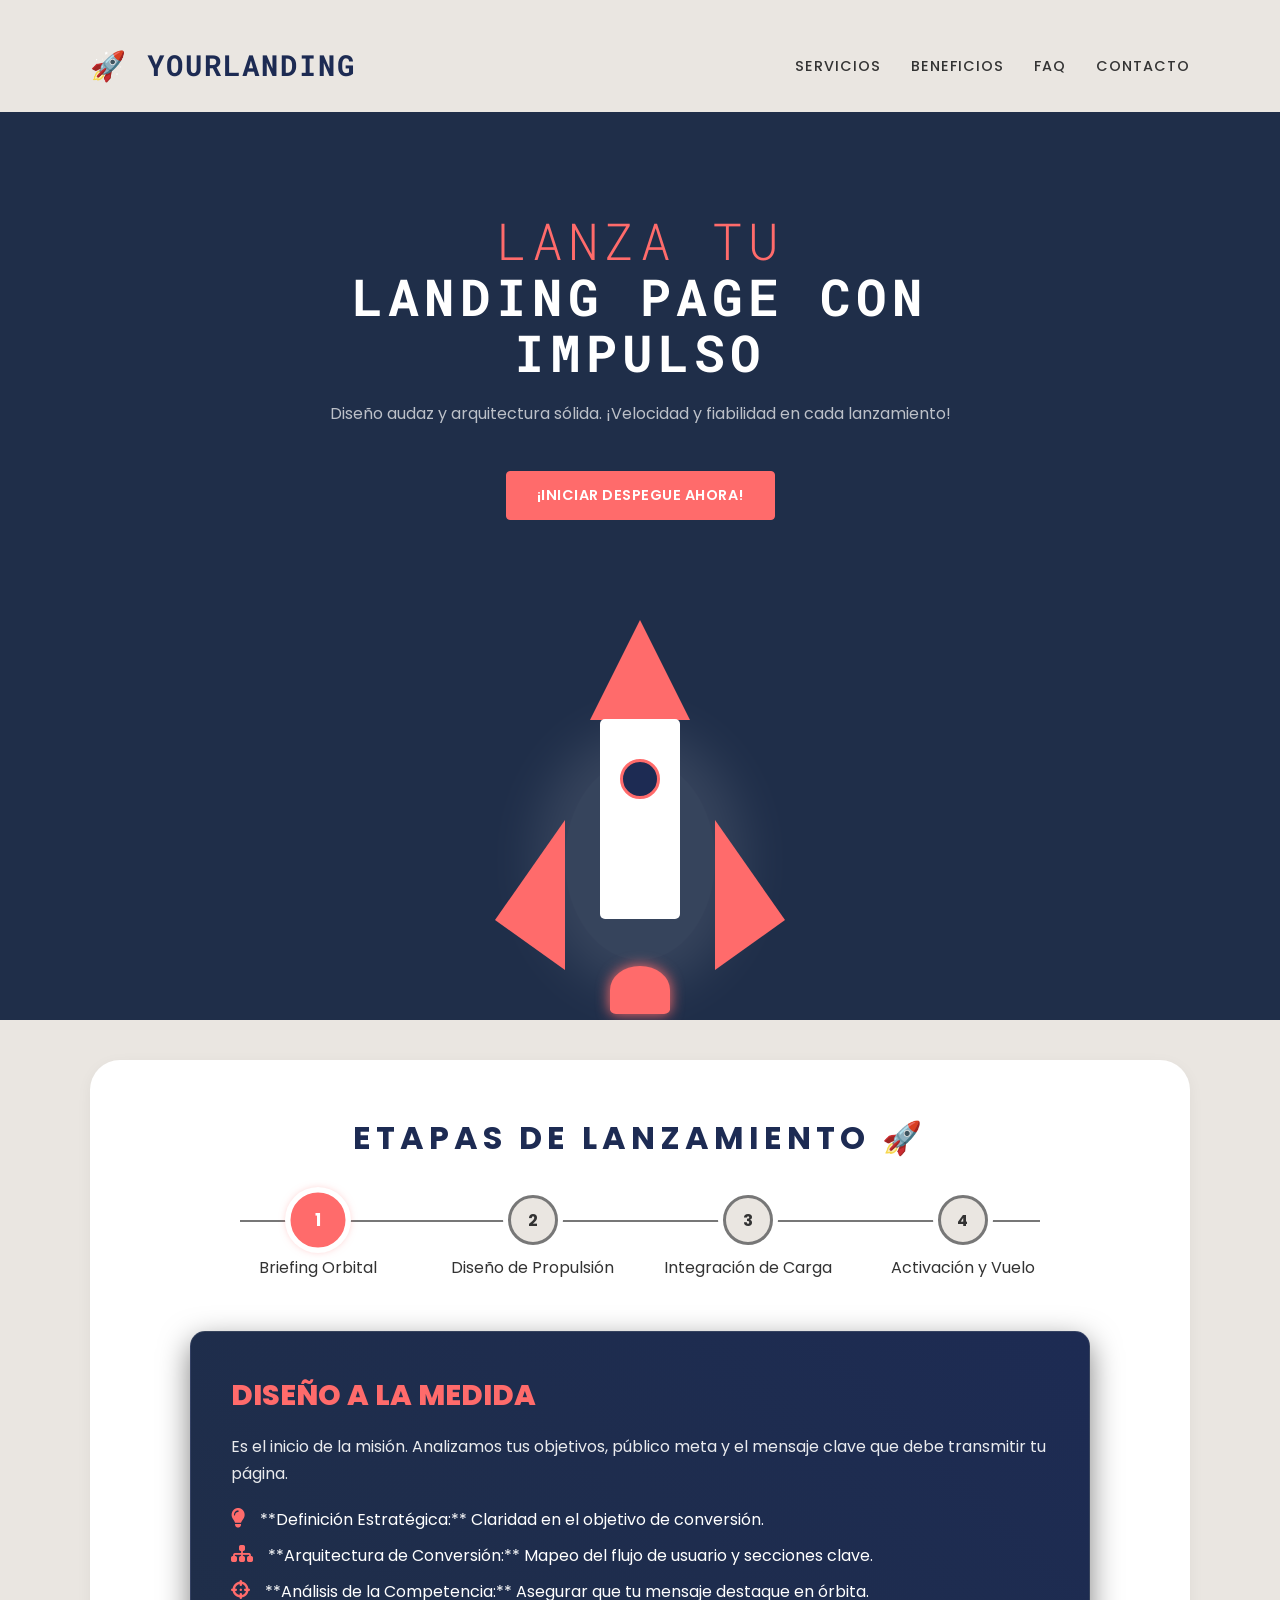
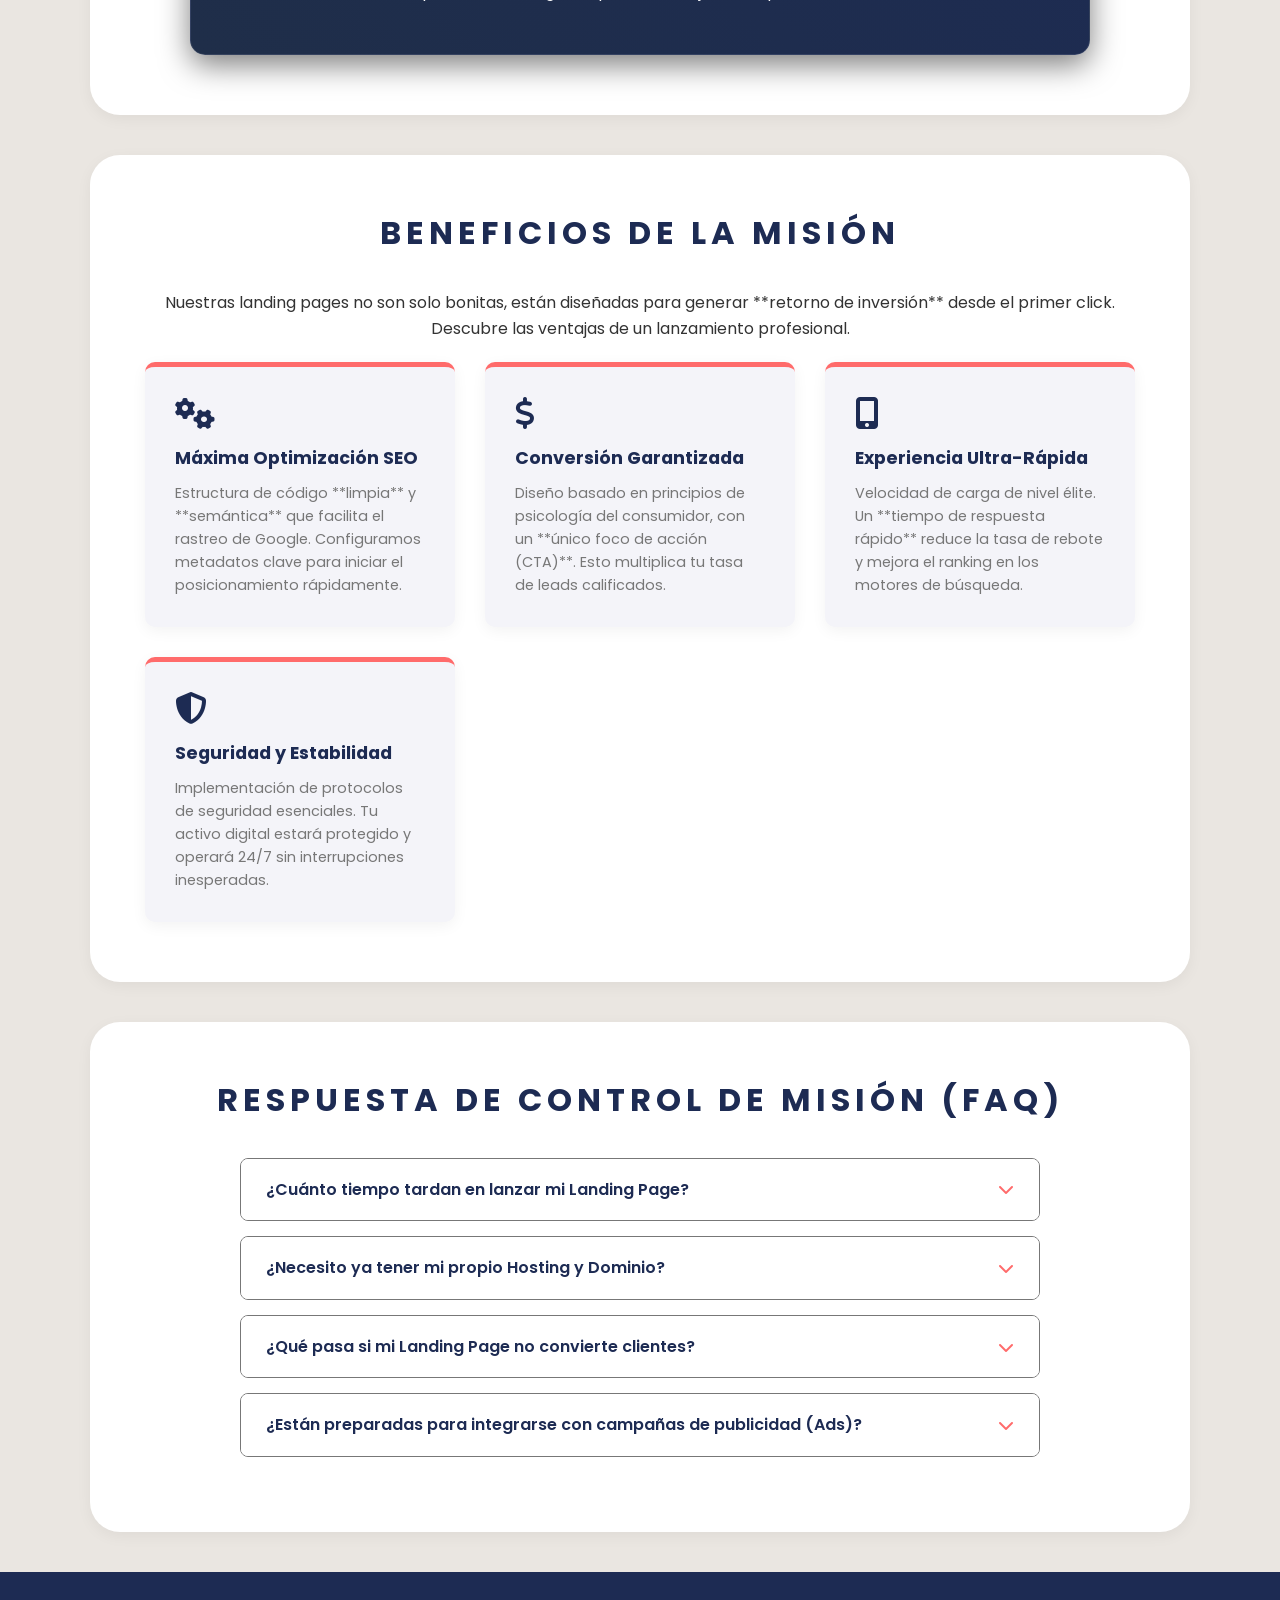
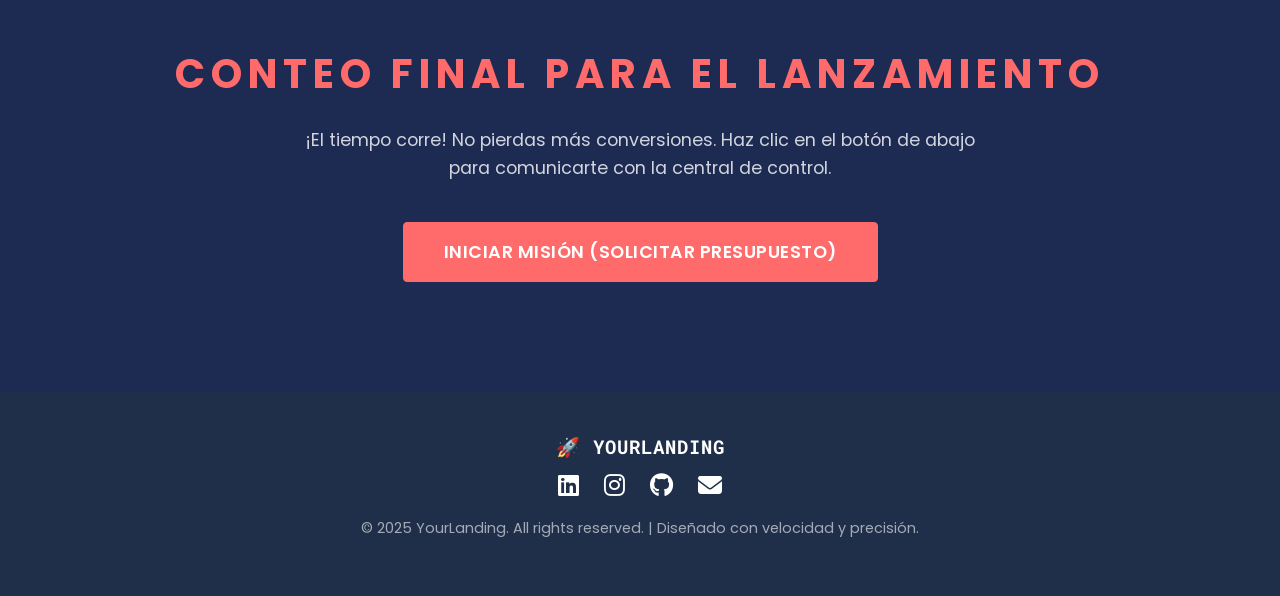
==== commit aed673d2: "agregue link de isntagram, tagets tipo _blank" ====
--- a/index.html
+++ b/index.html
@@ -9,10 +9,26 @@
     <link rel="stylesheet" href="https://cdnjs.cloudflare.com/ajax/libs/font-awesome/6.5.1/css/all.min.css">
     
     <link rel="stylesheet" href="css/style.css">
+        <script>
+    // BLOQUEO INMEDIATO DEL SCROLL AUTOMÁTICO
+    if (window.location.hash) {
+        // Anula el hash inmediatamente, previniendo el scroll nativo.
+        window.location.hash = "";
+        
+        // Limpia la URL sin recargar y fuerza el scroll al tope como respaldo.
+        window.onload = function() {
+            window.scrollTo(0, 0);
+            if (history.replaceState) {
+                history.replaceState(null, document.title, window.location.pathname + window.location.search);
+            }
+        };
+    }
+</script>
 </head>
 <body>
 
     <header class="header">
+  
         <div class="container">
             <h1 class="logo">🚀 YOURLANDING</h1>
             
@@ -260,16 +276,16 @@
             <div class="footer-logo">🚀 YOURLANDING</div>
 
             <div class="social-links">
-                <a href="https://www.linkedin.com/in/ingjohandiaz/" title="LinkedIn">
+                <a href="https://www.linkedin.com/in/ingjohandiaz/" target="_blank" title="LinkedIn">
                     <i class="fab fa-linkedin"></i>
                 </a>
-                <a href="https://instagram.com/tu-perfil" target="_blank" title="Instagram">
+                <a href="https://www.instagram.com/your.landing/" target="_blank" title="Instagram">
                     <i class="fab fa-instagram"></i>
                 </a>
                 <a href="https://github.com/ssh0annn" target="_blank" title="GitHub">
                     <i class="fab fa-github"></i>
                 </a>
-                <a href="https://mail.google.com/mail/u/0/?view=cm&fs=1&to=jrdcdiaz2001@gmail.com&su=Lanzamiento%20de%20Landing%20Page%20Cohete%20🚀%20(YourLanding)&body=Hola%2C%20estoy%20interesado%20en%20los%20servicios%20de%20YourLanding.%0A%0AMi%20Nombre%20Completo%3A%20%0AEmpresa%20(si%20aplica)%3A%20%0ATeléfono%20de%20Contacto%3A%20%0A%0ACuéntanos%20sobre%20tu%20proyecto%20(objetivos%2C%20público%20meta%2C%20plazo%20estimado%20etc.)%3A%20" title="Email">
+                <a target="_blank" href="https://mail.google.com/mail/u/0/?view=cm&fs=1&to=jrdcdiaz2001@gmail.com&su=Lanzamiento%20de%20Landing%20Page%20Cohete%20🚀%20(YourLanding)&body=Hola%2C%20estoy%20interesado%20en%20los%20servicios%20de%20YourLanding.%0A%0AMi%20Nombre%20Completo%3A%20%0AEmpresa%20(si%20aplica)%3A%20%0ATeléfono%20de%20Contacto%3A%20%0A%0ACuéntanos%20sobre%20tu%20proyecto%20(objetivos%2C%20público%20meta%2C%20plazo%20estimado%20etc.)%3A%20" title="Email">
                     <i class="fas fa-envelope"></i>
                 </a>
             </div>
--- a/css/style.css
+++ b/css/style.css
@@ -35,7 +35,6 @@
 }
 
 h1, h2, h3 {
-    margin-bottom: 1rem;
     line-height: 1.1;
     font-weight: 700;
 }
@@ -86,6 +85,7 @@
     justify-content: space-between;
     align-items: center;
     padding: 10px 0; 
+    padding-bottom: 30px;
 }
 
 .logo {
